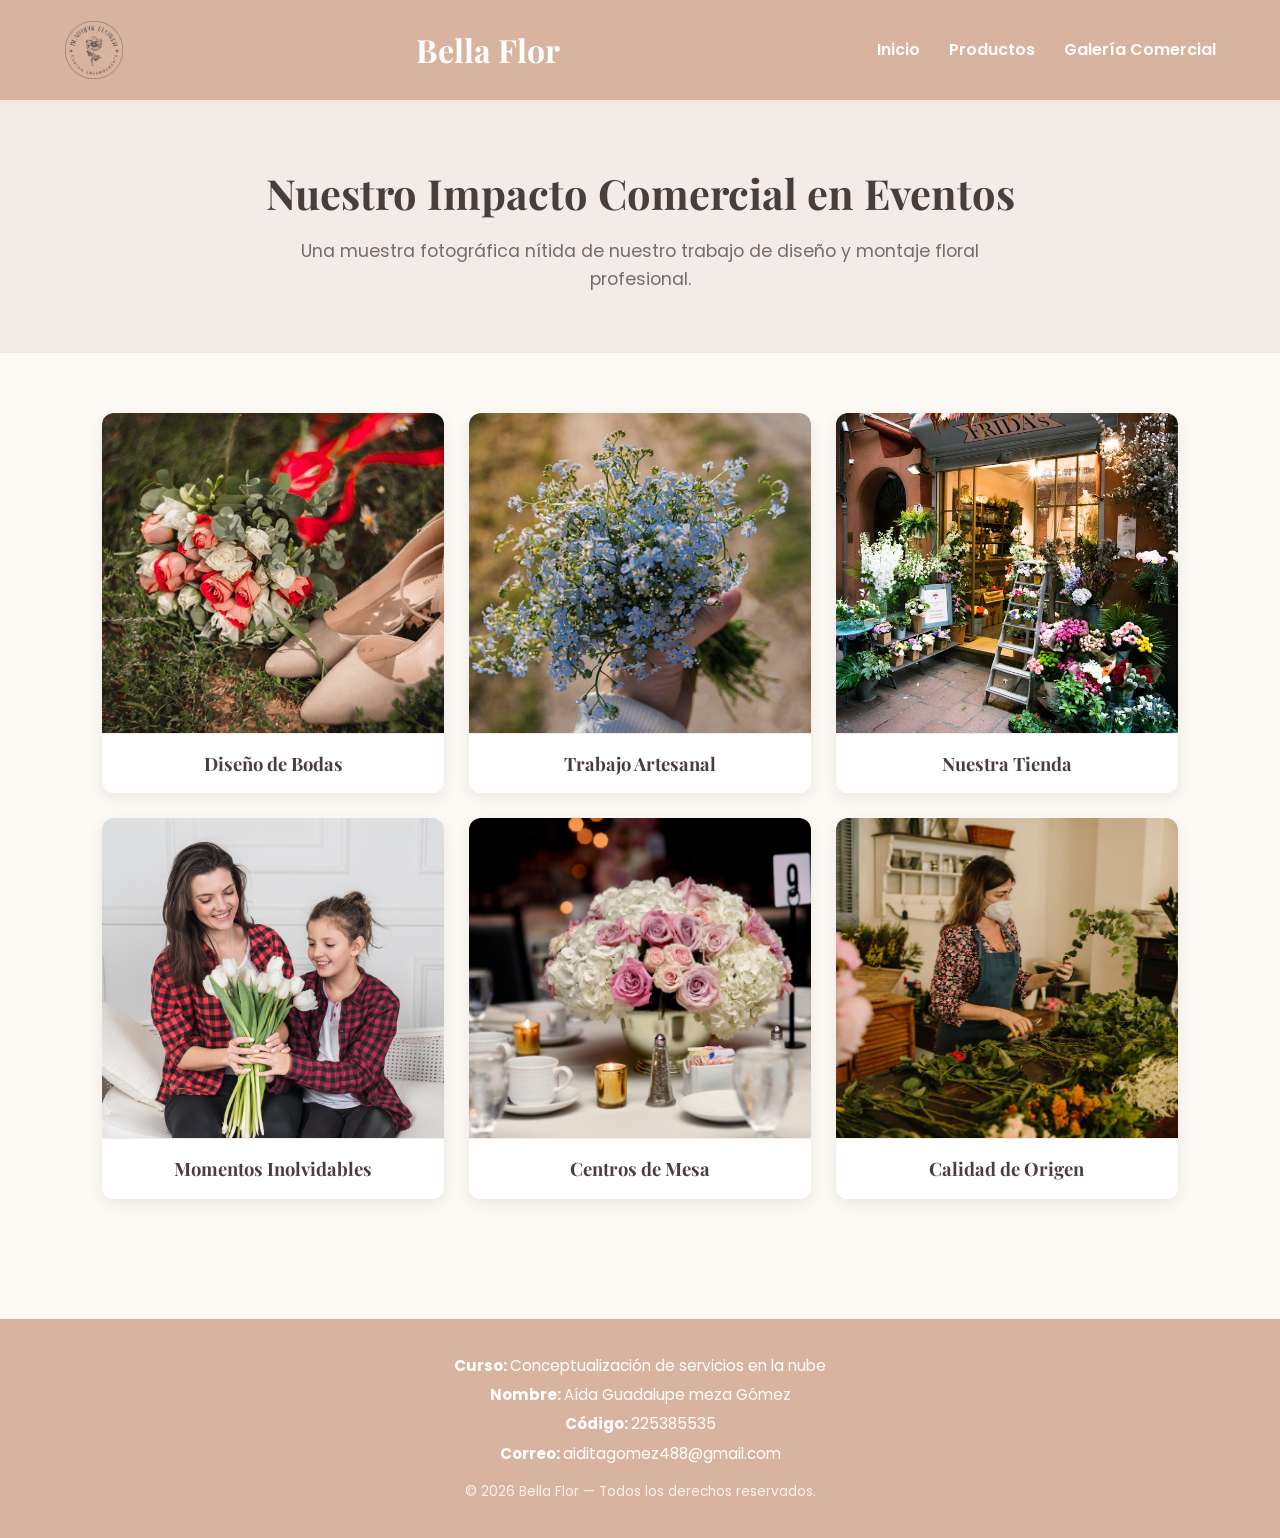
==== Beautiful_Flower/galeria.html @ 539f6107 "Add files via upload" ====
<!DOCTYPE html>
<html lang="es">
<head>
    <meta charset="UTF-8">
    <meta name="viewport" content="width=device-width, initial-scale=1.0">
    <title>Galería de Proyectos | Bella Flor</title>
    <link rel="preconnect" href="https://fonts.googleapis.com">
    <link rel="preconnect" href="https://fonts.gstatic.com" crossorigin>
    <link href="https://fonts.googleapis.com/css2?family=Playfair+Display:ital,wght@0,400..700;1,400..700&family=Poppins:wght@300;400;600&display=swap" rel="stylesheet">
    <link rel="stylesheet" href="styles.css">
</head>
<body>

    <div class="Contenedor">

    <!-- Header | Logotipo a la izquierda /•᷅•᷄\੭ -->
    <div class="header">
        <img src="─﹐ ⟡ ﹒ 𝐎𝐌𝐃𝐖𝐈𝐆 ﹒⭒\Logo.png" alt="Logo Bella Flor" class="logo">
        <h1> Bella Flor </h1>
        <nav>
            <a href="index.html">Inicio</a>
            <a href="#productos"> Productos </a>
            <a href="galeria.html"> Galería Comercial </a>
        </nav>
    </div>

    <!-- Encabezado de galeria /•᷅•᷄\੭ -->
    <div class="galeria-header">
        <h2>Nuestro Impacto Comercial en Eventos</h2>
        <p>Una muestra fotográfica nítida de nuestro trabajo de diseño y montaje floral profesional.</p>
    </div>
        
    <!-- Grid de Fotos /•᷅•᷄\੭ -->
    <section class="galeria-seccion-pagina">
        <div class="galeria-extensa-grid">
            <div class="galeria-tarjeta">
                <img src="─﹐ ⟡ ﹒ 𝐎𝐌𝐃𝐖𝐈𝐆 ﹒⭒\Diseño_de_Bodas.jpg" alt="Detalle cercano de flores premium para bodas de lujo">
                <div class="info-foto"><h4>Diseño de Bodas</h4></div>
            </div>
            <div class="galeria-tarjeta">
                <img src="─﹐ ⟡ ﹒ 𝐎𝐌𝐃𝐖𝐈𝐆 ﹒⭒\Trabajo_Artesanal.jpg" alt="Manos de florista armando un ramo profesional de forma artesanal">
                <div class="info-foto"><h4>Trabajo Artesanal</h4></div>
            </div>
            <div class="galeria-tarjeta">
                <img src="─﹐ ⟡ ﹒ 𝐎𝐌𝐃𝐖𝐈𝐆 ﹒⭒\Nuestra_Tienda.jpg" alt="Flores frescas seleccionadas en el mostrador de nuestra tienda comercial">
                <div class="info-foto"><h4>Nuestra Tienda</h4></div>
            </div>
            <div class="galeria-tarjeta">
                <img src="─﹐ ⟡ ﹒ 𝐎𝐌𝐃𝐖𝐈𝐆 ﹒⭒\Momentos_Inolvidables.jpg" alt="Novia feliz sosteniendo su ramo de flores naturales de Bella Flor">
                <div class="info-foto"><h4>Momentos Inolvidables</h4></div>
            </div>
            <div class="galeria-tarjeta">
                <img src="─﹐ ⟡ ﹒ 𝐎𝐌𝐃𝐖𝐈𝐆 ﹒⭒\Centros_de_Mesa.jpg" alt="Centros de mesa florales para banquetes y eventos corporativos">
                <div class="info-foto"><h4>Centros de Mesa</h4></div>
            </div>
            <div class="galeria-tarjeta">
                <img src="─﹐ ⟡ ﹒ 𝐎𝐌𝐃𝐖𝐈𝐆 ﹒⭒\Calidad_de_Origen.jpg" alt="Invernadero con flores frescas cuidadas profesionalmente">
                <div class="info-foto"><h4>Calidad de Origen</h4></div>
            </div>
        </div>
    </section>

    <!-- Footer | Datos de Identificación /•᷅•᷄\੭ -->
    <footer>
        <p><strong> Curso: </strong> Conceptualización de servicios en la nube </p>
        <p><strong> Nombre: </strong> Aída Guadalupe meza Gómez </p>
        <p><strong> Código: </strong> 225385535 </p>
        <p><strong> Correo: </strong> aiditagomez488@gmail.com </p>
        <p class="copyright"> © 2026 Bella Flor — Todos los derechos reservados. </p>
    </footer>

    </div>

</body>
</html>
---- Beautiful_Flower/styles.css ----
/* Sector Universal /•᷅•᷄\੭ */
* {
    margin: 0;
    padding: 0;
    box-sizing: border-box;
}

html {
    scroll-behavior: smooth;
}

body {
    font-family: 'Poppins', sans-serif;
    background-color: #fdfaf6;
    color: #333;
    line-height: 1.6;
}

/* Contenedor Principal | Index /•᷅•᷄\੭ */
.contenedor {
    max-width: 1400px;
    margin: 0 auto;
    background-color: #fdfaf6;
    box-shadow: 0 0 40px rgba(0,0,0,0.08);
}

/* Header | Logo y Navigation Bar | Index /•᷅•᷄\੭ */
.header {
    background-color: #d8b4a0;
    padding: 20px 5%;
    display: flex;
    justify-content: space-between;
    align-items: center;
    position: sticky;
    top: 0;
    z-index: 1000;
    box-shadow: 0 2px 10px rgba(255, 165, 165, 0.05);
}

.header h1 {
    font-family: 'Playfair Display', serif;
    color: white;
    font-weight: 700;
}

.logo {
    height: 60px;
    width: auto;
    display: block;
}

nav a {
    color: white;
    text-decoration: none;
    margin-left: 25px;
    font-weight: 600;
    transition: color 0.3s;
}

nav a:hover {
    color: #fceade;
}

/* Hero  | Index /•᷅•᷄\੭ */
.hero {
    background-image: linear-gradient(rgba(0, 0, 0, 0.2), rgba(0, 0, 0, 0.2)), url('─﹐ ⟡ ﹒ 𝐎𝐌𝐃𝐖𝐈𝐆 ﹒⭒/Inicio.jpg');
    background-size: cover;
    background-position: center;
    height: 85vh;
    display: flex;
    align-items: center;
    justify-content: center;
    text-align: center;
    padding: 0 20px;
}

.hero-text {
    background-color: rgba(255, 255, 255, 0.9);
    padding: 50px 40px;
    border-radius: 15px;
    max-width: 650px;
    box-shadow: 0 10px 30px rgba(0,0,0,0.1);
}

.hero h2 {
    font-family: 'Playfair Display', serif;
    font-size: 2.8rem;
    margin-bottom: 15px;
    color: #4a3e3d;
}

.hero p {
    font-size: 1.1rem;
    color: #665c5b;
    margin-bottom: 25px;
}

.hero button, .btn-secundario {
    padding: 12px 30px;
    border: none;
    background-color: #c08497;
    color: white;
    border-radius: 25px;
    cursor: pointer;
    font-size: 1rem;
    font-weight: 600;
    text-transform: uppercase;
    letter-spacing: 1px;
    transition: background-color 0.3s, transform 0.2s;
}

.hero button:hover, .btn-secundario:hover {
    background-color: #a85572;
    transform: translateY(-2px);
}

.btn-secundario {
    background-color: #4a3e3d;
}
.btn-secundario:hover {
    background-color: #332a29;
}

/* Sección de Productos /•᷅•᷄\੭ */
.Productos {
    padding: 80px 8%;
    text-align: center;
}

.Productos h2 {
    font-family: 'Playfair Display', serif;
    font-size: 2.5rem;
    color: #4a3e3d;
    margin-bottom: 5px;
}

.subtitle {
    color: #887a78;
    margin-bottom: 40px;
    font-size: 1.1rem;
}

/* Grid de Tarjetas | Index /•᷅•᷄\੭ */
.grid {
    display: grid;
    grid-template-columns: repeat(auto-fit, minmax(280px, 1fr));
    gap: 30px;
}

.card {
    background: white;
    border-radius: 15px;
    overflow: hidden;
    box-shadow: 0 5px 15px rgba(0,0,0,0.05);
    transition: transform 0.3s, box-shadow 0.3s;
    border: 1px solid #f3ebe6;
}

.card:hover {
    transform: translateY(-5px);
    box-shadow: 0 10px 25px rgba(0,0,0,0.1);
}

.card img {
    width: 100%;
    height: 280px;
    object-fit: cover; 
    display: block;
}

.card h3 {
    font-family: 'Playfair Display', serif;
    font-size: 1.4rem;
    padding: 15px 15px 5px 15px;
    color: #4a3e3d;
}

.card p {
    font-size: 0.95rem;
    color: #776c6b;
    padding: 0 15px 20px 15px;
}

/* Sección de Video | Index /•᷅•᷄\੭ */
.video-seccion {
    padding: 70px 8%;
    text-align: center;
    background-color: #f3ebe6;
}

.video-seccion h2 {
    font-family: 'Playfair Display', serif;
    font-size: 2.3rem;
    color: #4a3e3d;
    margin-bottom: 5px;
}

.video-wrapper {
    position: relative;
    width: 100%;
    max-width: 850px;
    margin: 0 auto;
    aspect-ratio: 16 / 9;
    border-radius: 15px;
    overflow: hidden;
    box-shadow: 0 10px 30px rgba(0,0,0,0.15);
}

.video-wrapper iframe {
    position: absolute;
    inset: 0;
    width: 100%;
    height: 100%;
    border: none;
}

/*Footer | Datos de Identificación | Index /•᷅•᷄\੭ */
footer {
    background-color: #d8b4a0;
    color: white;
    text-align: center;
    padding: 35px 20px;
    margin-top: 0;
}

footer p {
    margin: 6px 0;
    font-size: 0.95rem;
}

footer .copyright {
    margin-top: 15px;
    font-size: 0.85rem;
    opacity: 0.85;
}

/* Página de Galería /•᷅•᷄\੭ */
.galeria-header {
    background-color: #f3ebe6;
    text-align: center;
    padding: 60px 20px;
}

.galeria-header h2 {
    font-family: 'Playfair Display', serif;
    font-size: 2.6rem;
    color: #4a3e3d;
    margin-bottom: 10px;
}

.galeria-header p {
    font-size: 1.1rem;
    color: #776c6b;
    max-width: 700px;
    margin: 0 auto;
}

.galeria-seccion-pagina {
    padding: 60px 8%;
}

.galeria-extensa-grid {
    display: grid;
    grid-template-columns: repeat(auto-fit, minmax(300px, 1fr));
    gap: 25px;
}

.galeria-tarjeta {
    position: relative;
    border-radius: 12px;
    overflow: hidden;
    box-shadow: 0 5px 15px rgba(0,0,0,0.08);
    background-color: white;
}

.galeria-tarjeta img {
    width: 100%;
    height: 320px;
    object-fit: cover;
    display: block;
    transition: transform 0.4s ease;
}

.galeria-tarjeta:hover img {
    transform: scale(1.06);
}

.info-foto {
    padding: 15px;
    text-align: center;
    background: white;
    border-top: 1px solid #f3ebe6;
}

.info-foto h4 {
    font-family: 'Playfair Display', serif;
    font-size: 1.15rem;
    color: #4a3e3d;
}

/* FOOTER  /•᷅•᷄\੭ */
footer {
    background-color: #d8b4a0;
    color: white;
    text-align: center;
    padding: 30px 20px;
    margin-top: 60px;
}

footer p {
    margin: 5px 0;
    font-size: 0.95rem;
}

/* Responsive  /•᷅•᷄\੭ */
@media (max-width: 768px) {
    header {
        flex-direction: column;
        gap: 15px;
    }
    nav a {
        margin: 0 10px;
    }
    .hero h2 {
        font-size: 2rem;
    }
}
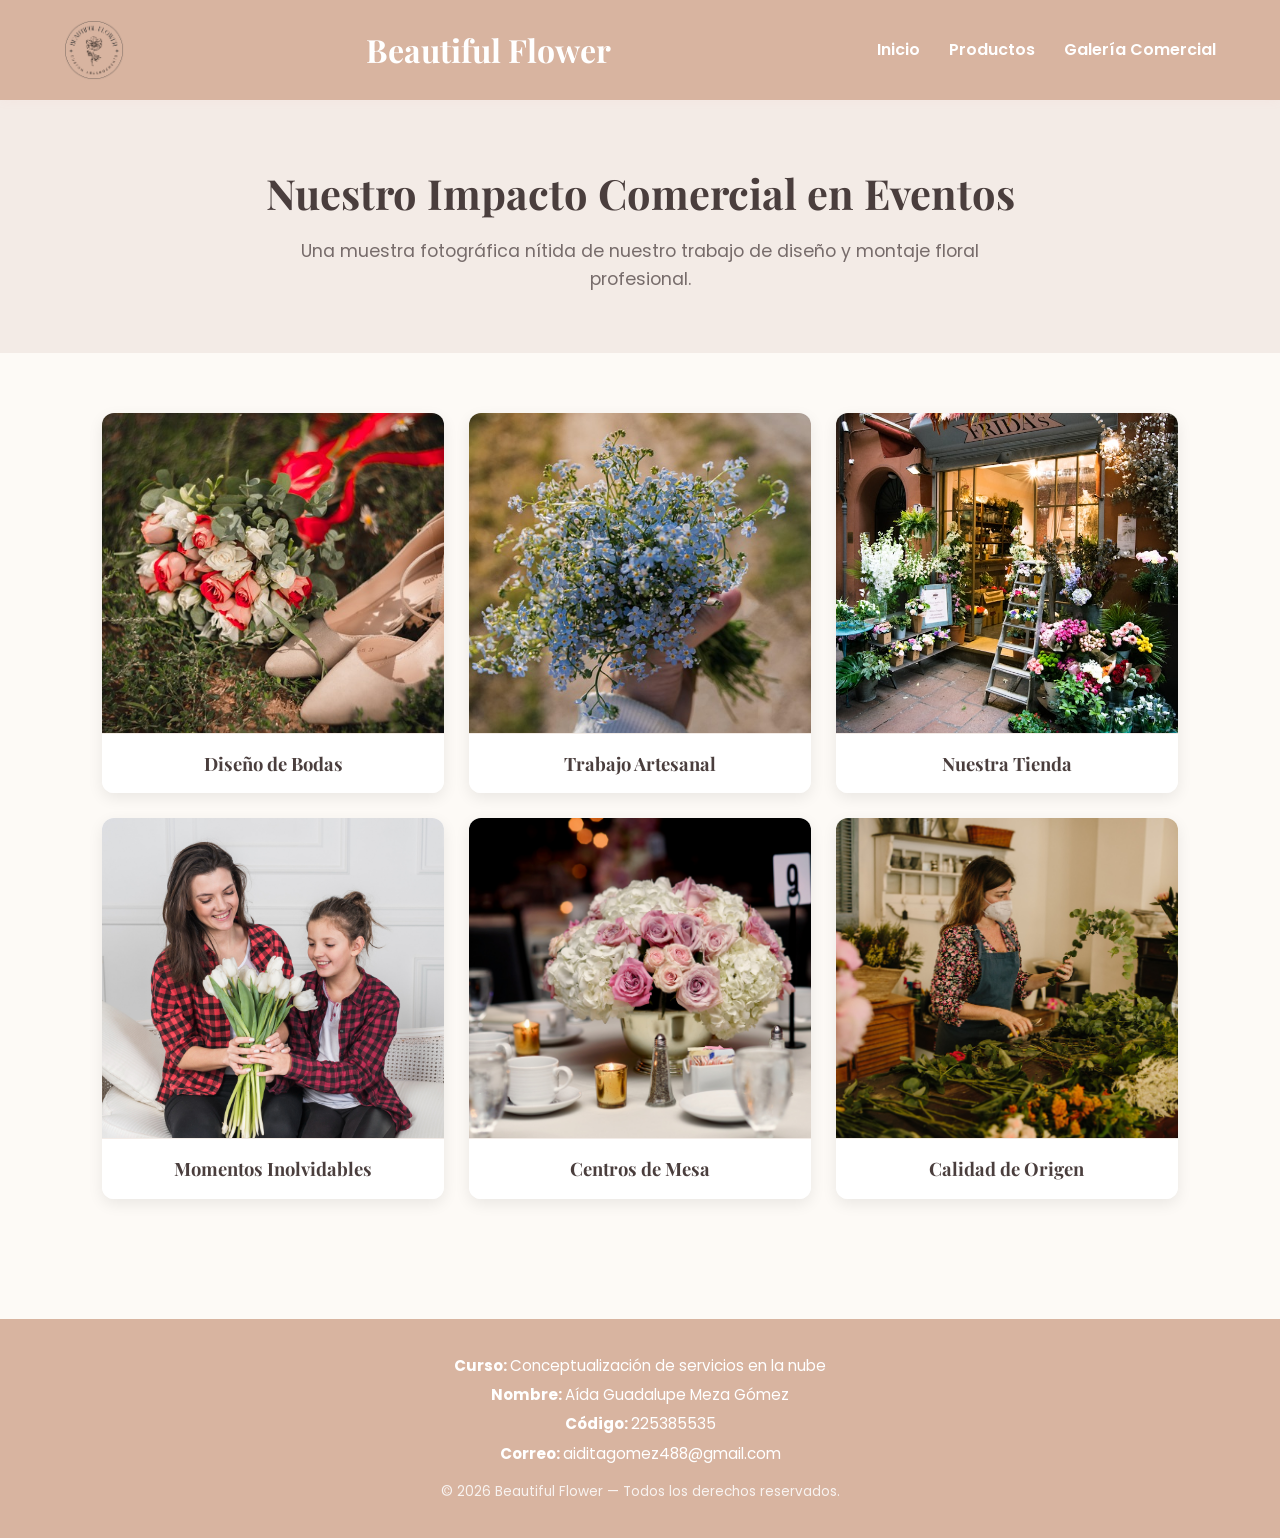
==== commit 4891eb23: "Add files via upload" ====
--- a/Beautiful_Flower/galeria.html
+++ b/Beautiful_Flower/galeria.html
@@ -3,7 +3,7 @@
 <head>
     <meta charset="UTF-8">
     <meta name="viewport" content="width=device-width, initial-scale=1.0">
-    <title>Galería de Proyectos | Bella Flor</title>
+    <title> Galería de Proyectos | Beautiful Flower </title>
     <link rel="preconnect" href="https://fonts.googleapis.com">
     <link rel="preconnect" href="https://fonts.gstatic.com" crossorigin>
     <link href="https://fonts.googleapis.com/css2?family=Playfair+Display:ital,wght@0,400..700;1,400..700&family=Poppins:wght@300;400;600&display=swap" rel="stylesheet">
@@ -15,8 +15,8 @@
 
     <!-- Header | Logotipo a la izquierda /•᷅•᷄\੭ -->
     <div class="header">
-        <img src="─﹐ ⟡ ﹒ 𝐎𝐌𝐃𝐖𝐈𝐆 ﹒⭒\Logo.png" alt="Logo Bella Flor" class="logo">
-        <h1> Bella Flor </h1>
+        <img src="─﹐ ⟡ ﹒ 𝐎𝐌𝐃𝐖𝐈𝐆 ﹒⭒\Logo.png" alt="Logo Beautiful Flower" class="logo">
+        <h1> Beautiful Flower </h1>
         <nav>
             <a href="index.html">Inicio</a>
             <a href="#productos"> Productos </a>
@@ -35,27 +35,27 @@
         <div class="galeria-extensa-grid">
             <div class="galeria-tarjeta">
                 <img src="─﹐ ⟡ ﹒ 𝐎𝐌𝐃𝐖𝐈𝐆 ﹒⭒\Diseño_de_Bodas.jpg" alt="Detalle cercano de flores premium para bodas de lujo">
-                <div class="info-foto"><h4>Diseño de Bodas</h4></div>
+                <div class="info-foto"><h4> Diseño de Bodas </h4></div>
             </div>
             <div class="galeria-tarjeta">
                 <img src="─﹐ ⟡ ﹒ 𝐎𝐌𝐃𝐖𝐈𝐆 ﹒⭒\Trabajo_Artesanal.jpg" alt="Manos de florista armando un ramo profesional de forma artesanal">
-                <div class="info-foto"><h4>Trabajo Artesanal</h4></div>
+                <div class="info-foto"><h4> Trabajo Artesanal </h4></div>
             </div>
             <div class="galeria-tarjeta">
                 <img src="─﹐ ⟡ ﹒ 𝐎𝐌𝐃𝐖𝐈𝐆 ﹒⭒\Nuestra_Tienda.jpg" alt="Flores frescas seleccionadas en el mostrador de nuestra tienda comercial">
-                <div class="info-foto"><h4>Nuestra Tienda</h4></div>
+                <div class="info-foto"><h4> Nuestra Tienda </h4></div>
             </div>
             <div class="galeria-tarjeta">
                 <img src="─﹐ ⟡ ﹒ 𝐎𝐌𝐃𝐖𝐈𝐆 ﹒⭒\Momentos_Inolvidables.jpg" alt="Novia feliz sosteniendo su ramo de flores naturales de Bella Flor">
-                <div class="info-foto"><h4>Momentos Inolvidables</h4></div>
+                <div class="info-foto"><h4> Momentos Inolvidables </h4></div>
             </div>
             <div class="galeria-tarjeta">
                 <img src="─﹐ ⟡ ﹒ 𝐎𝐌𝐃𝐖𝐈𝐆 ﹒⭒\Centros_de_Mesa.jpg" alt="Centros de mesa florales para banquetes y eventos corporativos">
-                <div class="info-foto"><h4>Centros de Mesa</h4></div>
+                <div class="info-foto"><h4> Centros de Mesa </h4></div>
             </div>
             <div class="galeria-tarjeta">
                 <img src="─﹐ ⟡ ﹒ 𝐎𝐌𝐃𝐖𝐈𝐆 ﹒⭒\Calidad_de_Origen.jpg" alt="Invernadero con flores frescas cuidadas profesionalmente">
-                <div class="info-foto"><h4>Calidad de Origen</h4></div>
+                <div class="info-foto"><h4> Calidad de Origen </h4></div>
             </div>
         </div>
     </section>
@@ -63,10 +63,10 @@
     <!-- Footer | Datos de Identificación /•᷅•᷄\੭ -->
     <footer>
         <p><strong> Curso: </strong> Conceptualización de servicios en la nube </p>
-        <p><strong> Nombre: </strong> Aída Guadalupe meza Gómez </p>
+        <p><strong> Nombre: </strong> Aída Guadalupe Meza Gómez </p>
         <p><strong> Código: </strong> 225385535 </p>
         <p><strong> Correo: </strong> aiditagomez488@gmail.com </p>
-        <p class="copyright"> © 2026 Bella Flor — Todos los derechos reservados. </p>
+        <p class="copyright"> © 2026 Beautiful Flower — Todos los derechos reservados. </p>
     </footer>
 
     </div>
